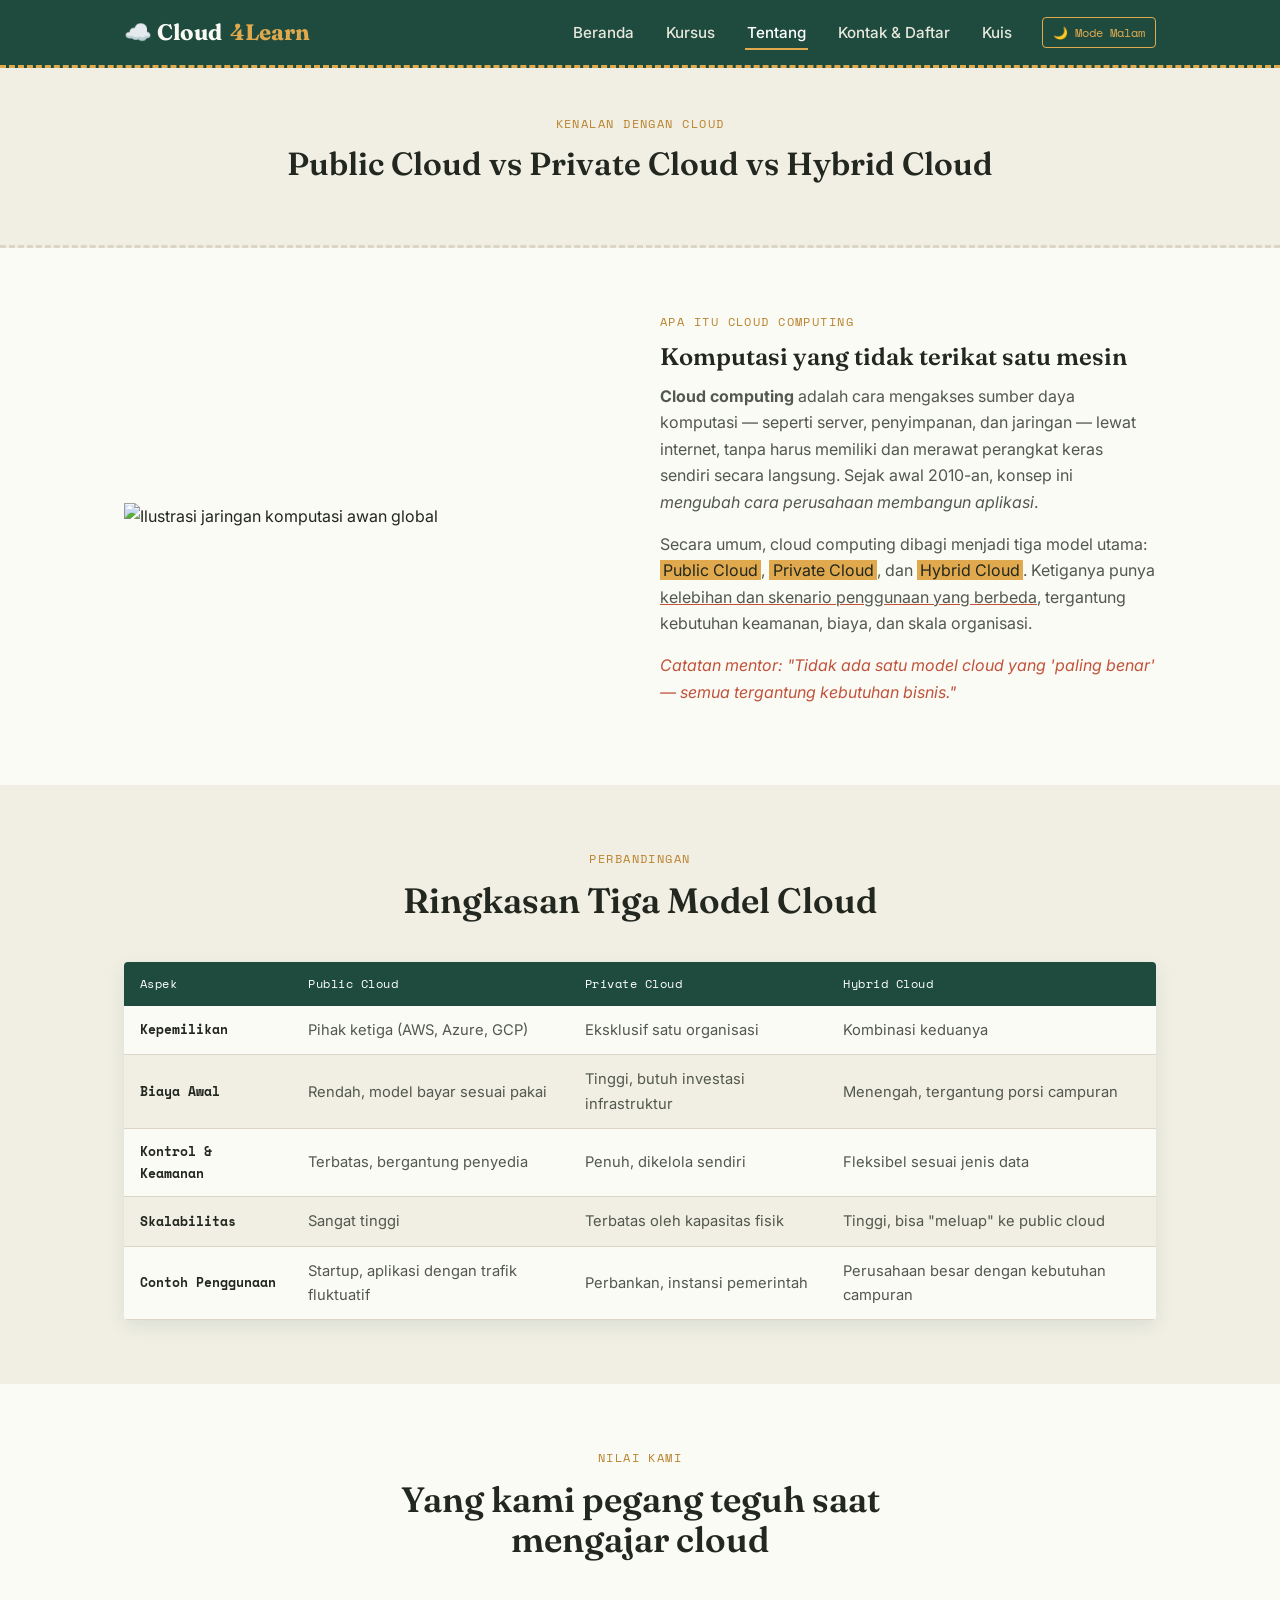
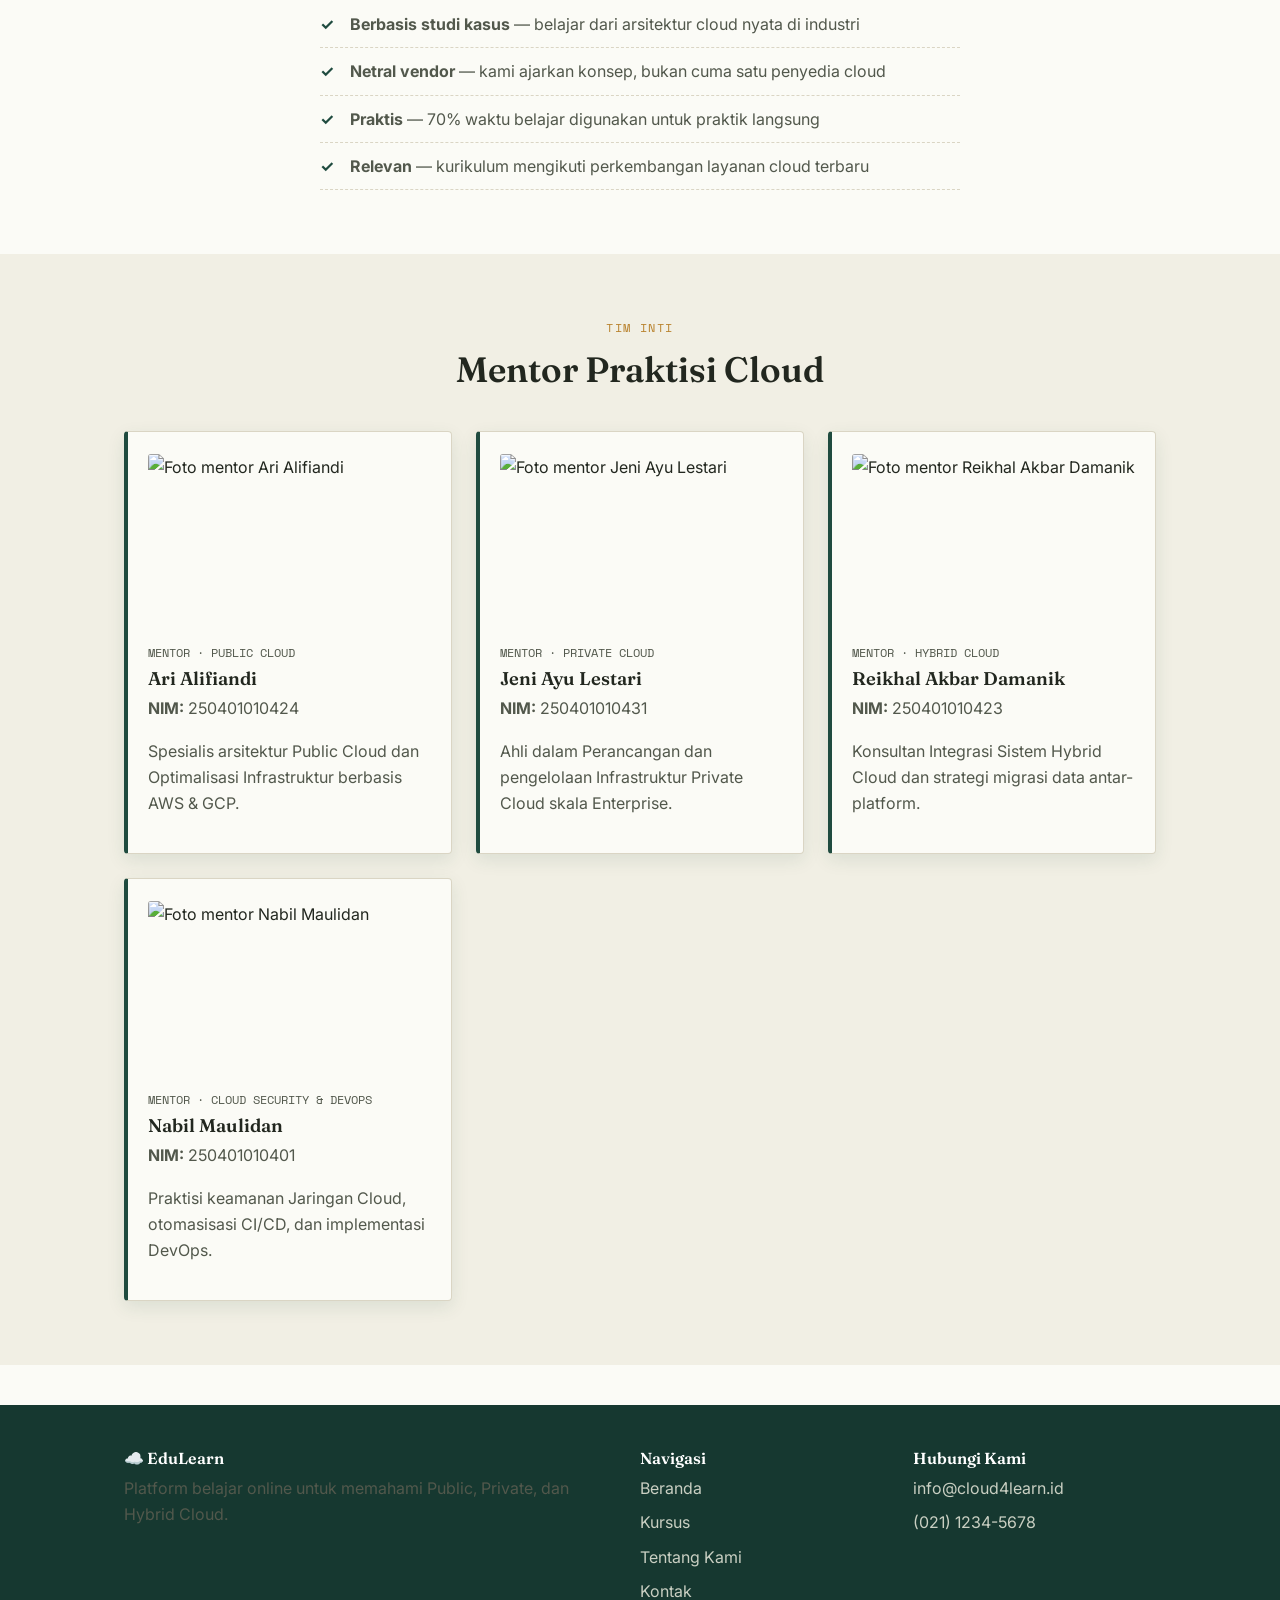
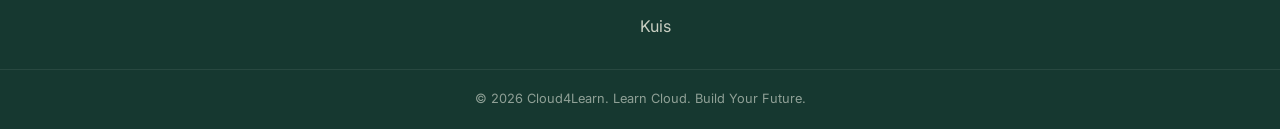
==== about.html @ 18c81720 "first commit" ====
<!DOCTYPE html>
<html lang="id">
<head>
<meta charset="UTF-8">
<meta name="viewport" content="width=device-width, initial-scale=1.0">
<title>Tentang Cloud Computing — Cloud4Learn</title>
<link rel="stylesheet" href="style.css">
</head>
<body>

<header class="navbar">
  <div class="container">
    <a href="index.html" class="brand">☁️ Cloud<span>4Learn</span></a>
    <button class="nav-toggle" aria-label="Buka menu">☰</button>
    <ul class="nav-links">
      <li><a href="index.html">Beranda</a></li>
      <li><a href="courses.html">Kursus</a></li>
      <li><a href="about.html" class="active">Tentang</a></li>
      <li><a href="contact.html">Kontak & Daftar</a></li>
      <li><a href="quiz.html">Kuis</a></li>
      <li><button id="modeToggle">🌙 Mode Malam</button></li>
    </ul>
  </div>
</header>

<div class="page-head">
  <div class="container">
    <p class="eyebrow">Kenalan Dengan Cloud</p>
    <h1>Public Cloud vs Private Cloud vs Hybrid Cloud</h1>
  </div>
</div>

<section>
  <div class="container two-col">
    <div>
      <img src="https://images.unsplash.com/photo-1451187580459-43490279c0fa?w=700&q=80" alt="Ilustrasi jaringan komputasi awan global">
    </div>
    <div>
      <p class="eyebrow">Apa itu Cloud Computing</p>
      <h2>Komputasi yang tidak terikat satu mesin</h2>
      <p><b>Cloud computing</b> adalah cara mengakses sumber daya komputasi — seperti server,
        penyimpanan, dan jaringan — lewat internet, tanpa harus memiliki dan merawat
        perangkat keras sendiri secara langsung. Sejak awal 2010-an, konsep ini
        <i>mengubah cara perusahaan membangun aplikasi</i>.</p>
      <p>Secara umum, cloud computing dibagi menjadi tiga model utama: <mark>Public Cloud</mark>,
        <mark>Private Cloud</mark>, dan <mark>Hybrid Cloud</mark>. Ketiganya punya
        <u>kelebihan dan skenario penggunaan yang berbeda</u>, tergantung kebutuhan
        keamanan, biaya, dan skala organisasi.</p>
      <p class="pen-note">Catatan mentor: "Tidak ada satu model cloud yang 'paling benar' — semua tergantung kebutuhan bisnis."</p>
    </div>
  </div>
</section>

<!-- ===================== TABEL PERBANDINGAN ===================== -->
<section style="background:var(--paper-dim)">
  <div class="container">
    <div class="section-head">
      <p class="eyebrow">Perbandingan</p>
      <h2>Ringkasan Tiga Model Cloud</h2>
    </div>
    <div class="table-wrap">
      <table>
        <thead>
          <tr>
            <th>Aspek</th>
            <th>Public Cloud</th>
            <th>Private Cloud</th>
            <th>Hybrid Cloud</th>
          </tr>
        </thead>
        <tbody>
          <tr class="compare-highlight">
            <td>Kepemilikan</td>
            <td>Pihak ketiga (AWS, Azure, GCP)</td>
            <td>Eksklusif satu organisasi</td>
            <td>Kombinasi keduanya</td>
          </tr>
          <tr class="compare-highlight">
            <td>Biaya Awal</td>
            <td>Rendah, model bayar sesuai pakai</td>
            <td>Tinggi, butuh investasi infrastruktur</td>
            <td>Menengah, tergantung porsi campuran</td>
          </tr>
          <tr class="compare-highlight">
            <td>Kontrol &amp; Keamanan</td>
            <td>Terbatas, bergantung penyedia</td>
            <td>Penuh, dikelola sendiri</td>
            <td>Fleksibel sesuai jenis data</td>
          </tr>
          <tr class="compare-highlight">
            <td>Skalabilitas</td>
            <td>Sangat tinggi</td>
            <td>Terbatas oleh kapasitas fisik</td>
            <td>Tinggi, bisa "meluap" ke public cloud</td>
          </tr>
          <tr class="compare-highlight">
            <td>Contoh Penggunaan</td>
            <td>Startup, aplikasi dengan trafik fluktuatif</td>
            <td>Perbankan, instansi pemerintah</td>
            <td>Perusahaan besar dengan kebutuhan campuran</td>
          </tr>
        </tbody>
      </table>
    </div>
  </div>
</section>

<section>
  <div class="container">
    <div class="section-head">
      <p class="eyebrow">Nilai Kami</p>
      <h2>Yang kami pegang teguh saat mengajar cloud</h2>
    </div>
    <ul class="styled-list" style="max-width:640px;margin:0 auto">
      <li><strong>Berbasis studi kasus</strong> — belajar dari arsitektur cloud nyata di industri</li>
      <li><strong>Netral vendor</strong> — kami ajarkan konsep, bukan cuma satu penyedia cloud</li>
      <li><strong>Praktis</strong> — 70% waktu belajar digunakan untuk praktik langsung</li>
      <li><strong>Relevan</strong> — kurikulum mengikuti perkembangan layanan cloud terbaru</li>
    </ul>
  </div>
</section>

<!-- ===================== PROFIL MENTOR ===================== -->
<section style="background:var(--paper-dim)">
  <div class="container">
    <div class="section-head">
      <p class="eyebrow">Tim Inti</p>
      <h2>Mentor Praktisi Cloud</h2>
    </div>
    <div class="card-grid">
      <article class="index-card">
        <img src="WhatsApp Image 2026-08-16 at 17.44.42.jpeg" alt="Foto mentor Ari Alifiandi">
        <div class="meta">MENTOR · PUBLIC CLOUD</div>
        <h3>Ari Alifiandi</h3>
        <p><strong>NIM:</strong> 250401010424</p>
        <p>Spesialis arsitektur Public Cloud dan Optimalisasi Infrastruktur berbasis AWS & GCP.</p>
      </article>
      <article class="index-card">
        <img src="WhatsApp Image 2026-08-16 at 18.10.27.jpg" alt="Foto mentor Jeni Ayu Lestari">
        <div class="meta">MENTOR · PRIVATE CLOUD</div>
        <h3>Jeni Ayu Lestari</h3>
        <p><strong>NIM:</strong> 250401010431</p>
        <p>Ahli dalam Perancangan dan pengelolaan Infrastruktur Private Cloud skala Enterprise.</p>
      </article>
      <article class="index-card">
        <img src="WhatsApp Image 2026-08-16 at 18.35.25.jpeg" alt="Foto mentor Reikhal Akbar Damanik">
        <div class="meta">MENTOR · HYBRID CLOUD</div>
        <h3>Reikhal Akbar Damanik</h3>
        <p><strong>NIM:</strong> 250401010423</p>
        <p>Konsultan Integrasi Sistem Hybrid Cloud dan strategi migrasi data antar-platform.</p>
      </article>
      <article class="index-card">
        <img src="WhatsApp Image 2026-08-16 at 18.23.22.jpeg" alt="Foto mentor Nabil Maulidan">
        <div class="meta">MENTOR · CLOUD SECURITY & DEVOPS</div>
        <h3>Nabil Maulidan</h3>
        <p><strong>NIM:</strong> 250401010401</p>
        <p>Praktisi keamanan Jaringan Cloud, otomasisasi CI/CD, dan implementasi DevOps.</p>
      </article>
    </div>
  </div>
</section>

<footer>
  <div class="container">
    <div>
      <h4>☁️ EduLearn</h4>
      <p>Platform belajar online untuk memahami Public, Private, dan Hybrid Cloud.</p>
    </div>
    <div>
      <h4>Navigasi</h4>
      <ul>
        <li><a href="index.html">Beranda</a></li>
        <li><a href="courses.html">Kursus</a></li>
        <li><a href="about.html">Tentang Kami</a></li>
        <li><a href="contact.html">Kontak</a></li>
        <li><a href="quiz.html">Kuis</a></li>
      </ul>
    </div>
    <div>
      <h4>Hubungi Kami</h4>
      <ul>
        <li><a href="mailto:info@cloud4learn.id">info@cloud4learn.id</a></li>
        <li><a href="tel:+622112345678">(021) 1234-5678</a></li>
      </ul>
    </div>
  </div>
  <div class="footer-bottom">© <span class="current-year"></span> Cloud4Learn. Learn Cloud. Build Your Future.</div>
</footer>

<a href="#" class="back-to-top" id="backToTop">↑</a>
<script src="script.js"></script>
</body>
</html>
---- style.css ----
/* =========================================================
   Cloud4Learn — Custom CSS
   Konsep: "Ruang Kelas & Papan Tulis" — hijau chalkboard,
   kartu katalog ala perpustakaan, aksen pena merah guru.
   ========================================================= */

@import url('https://fonts.googleapis.com/css2?family=Fraunces:opsz,wght@9..144,500;9..144,600;9..144,700&family=Inter:wght@400;500;600;700&family=Space+Mono:wght@400;700&display=swap');

:root{
  --chalk-green: #1F4B3F;
  --chalk-green-dark: #163830;
  --paper: #FBFBF6;
  --paper-dim: #F1EFE4;
  --ink: #22271F;
  --ink-soft: #52584C;
  --gold: #E0A94D;
  --gold-dark: #B9832E;
  --red-pen: #C1533B;
  --line: #DAD5C4;
  --radius: 4px;
  --shadow: 0 6px 18px rgba(31,75,63,0.10);
  --font-display: 'Fraunces', Georgia, serif;
  --font-body: 'Inter', system-ui, sans-serif;
  --font-mono: 'Space Mono', monospace;
}

/* ---------- Dark mode (mode "kelas malam") ---------- */
body.dark{
  --paper: #14201B;
  --paper-dim: #182922;
  --ink: #EDEAE0;
  --ink-soft: #B9C2BA;
  --line: #2C4139;
  --shadow: 0 6px 18px rgba(0,0,0,0.35);
}

*{ box-sizing: border-box; }
html{ scroll-behavior: smooth; }
body{
  margin:0;
  font-family: var(--font-body);
  background: var(--paper);
  color: var(--ink);
  line-height: 1.65;
  transition: background .3s ease, color .3s ease;
}
img{ max-width:100%; display:block; }
a{ color: var(--chalk-green); text-decoration: none; }
body.dark a{ color: var(--gold); }
h1,h2,h3,h4{
  font-family: var(--font-display);
  font-weight: 600;
  line-height: 1.15;
  margin: 0 0 .5em;
  color: var(--ink);
}
p{ margin: 0 0 1em; color: var(--ink-soft); }
.container{ max-width: 1080px; margin: 0 auto; padding: 0 24px; }
.eyebrow{
  font-family: var(--font-mono);
  font-size: .75rem;
  letter-spacing: .12em;
  text-transform: uppercase;
  color: var(--gold-dark);
}
body.dark .eyebrow{ color: var(--gold); }

/* ---------- Text formatting demo ---------- */
mark{ background: var(--gold); color:#22271F; padding: 0 .2em; }
.pen-note{ color: var(--red-pen); font-style: italic; }
u{ text-decoration-color: var(--red-pen); }

/* ---------- Navbar (label kartu jadwal) ---------- */
.navbar{
  position: sticky; top:0; z-index: 50;
  background: var(--chalk-green);
  border-bottom: 3px dashed var(--gold);
}
.navbar .container{
  display:flex; align-items:center; justify-content:space-between;
  padding-top: 14px; padding-bottom: 14px;
}
.brand{
  font-family: var(--font-display);
  font-size: 1.4rem; font-weight: 700; color: #FBFBF6;
  display:flex; align-items:center; gap:8px;
}
.brand span{ color: var(--gold); }
.nav-links{ display:flex; align-items:center; gap: 28px; list-style:none; margin:0; padding:0; }
.nav-links a{
  color: #E7E7DC; font-weight:500; font-size:.95rem;
  padding: 6px 2px; border-bottom: 2px solid transparent;
}
.nav-links a:hover, .nav-links a.active{ border-bottom-color: var(--gold); color:#fff; }
.nav-toggle{ display:none; background:none; border:none; font-size:1.6rem; color:#fff; cursor:pointer; }
#modeToggle{
  font-family: var(--font-mono); font-size:.75rem;
  background: transparent; border:1px solid var(--gold); color:var(--gold);
  border-radius: var(--radius); padding:6px 10px; cursor:pointer;
}
#modeToggle:hover{ background: var(--gold); color: var(--chalk-green-dark); }

/* ---------- Hero (papan tulis) ---------- */
.hero{
  background:
    radial-gradient(circle at 85% 20%, rgba(224,169,77,.15), transparent 45%),
    var(--chalk-green);
  color: #F3F1E6;
  padding: 90px 0 70px;
  position: relative;
  border-bottom: 6px solid var(--gold);
}
.hero .container{ display:grid; grid-template-columns: 1.1fr .9fr; gap: 48px; align-items:center; }
.hero h1{ color:#fff; font-size: clamp(2.1rem, 4vw, 3.2rem); }
.hero h1 em{ font-style: normal; color: var(--gold); }
.hero p{ color:#D9DCCF; max-width: 46ch; }
.chalk-underline{
  display:inline-block; position:relative;
}
.chalk-underline svg{ position:absolute; left:0; bottom:-10px; width:100%; height:12px; }
.btn{
  display:inline-block; font-weight:600; font-family: var(--font-body);
  padding: 12px 22px; border-radius: var(--radius); border: 2px solid transparent;
  cursor:pointer; font-size: .95rem;
}
.btn-primary{ background: var(--gold); color:#22271F; }
.btn-primary:hover{ background: var(--gold-dark); }
.btn-outline{ background: transparent; border-color: #D9DCCF; color:#F3F1E6; margin-left:10px; }
.btn-outline:hover{ border-color:#fff; }
body.dark .btn-primary{ color:#22271F; }
body.dark .btn-outline{ color:#F3F1E6; }
.btn-outline-accent{ color: var(--chalk-green); border-color: var(--chalk-green); }
body.dark .btn-outline-accent{ color: var(--gold); border-color: var(--gold); }
.hero-card {
  background: var(--chalk-green-dark);
  border-radius: var(--radius);
  padding: 15px;
  box-shadow: var(--shadow);
  border: 1px solid var(--gold);
}

.hero-card video { 
  width:100%; 
  border-radius: 3px; 
  margin-bottom:10px; 
  background:#000; 
}

.hero-card .cap {
  font-family: var(--font-mono); 
  font-size: .75rem; 
  color: #F3F1E6; /* Teks diubah menjadi putih gading agar kontras */
  margin-top: 5px;
}
/* ---------- Sections ---------- */
section{ padding: 64px 0; }
.section-head{ max-width: 640px; margin: 0 auto 40px; text-align:center; }
.section-head h2{ font-size: clamp(1.6rem, 3vw, 2.2rem); margin-top:.3em; }

/* ---------- Kartu katalog (signature element) ---------- */
.card-grid{ display:grid; grid-template-columns: repeat(3, 1fr); gap: 24px; }
.index-card{
  background: var(--paper);
  border: 1px solid var(--line);
  border-left: 4px solid var(--chalk-green);
  border-radius: var(--radius);
  padding: 22px 20px 20px;
  box-shadow: var(--shadow);
  position: relative;
  transition: transform .2s ease;
}
body.dark .index-card{ border-left-color: var(--gold); }
.index-card:hover{ transform: translateY(-4px); }
.index-card .stamp{
  position:absolute; top:14px; right:14px;
  font-family: var(--font-mono); font-size:.65rem;
  border: 1.5px solid var(--red-pen); color: var(--red-pen);
  padding: 2px 6px; border-radius: 20px; transform: rotate(6deg);
}
.index-card h3{ font-size:1.15rem; margin-bottom:.3em; }
.index-card .meta{ font-family: var(--font-mono); font-size:.72rem; color: var(--ink-soft); margin-bottom:.6em; }
.index-card img{ border-radius: 3px; margin-bottom: 12px; aspect-ratio: 16/10; object-fit: cover; }

/* ---------- List styling ---------- */
.styled-list{ margin:0; padding-left: 0; list-style:none; }
.styled-list li{
  padding: 10px 0 10px 30px; position:relative; border-bottom:1px dashed var(--line);
  color: var(--ink-soft);
}
.styled-list li::before{
  content:'✓'; position:absolute; left:0; color: var(--chalk-green); font-weight:700;
}
body.dark .styled-list li::before{ color: var(--gold); }
.ordered-list{ padding-left: 22px; }
.ordered-list li{ margin-bottom: 10px; color: var(--ink-soft); }
.ordered-list li::marker{ font-family: var(--font-mono); color: var(--gold-dark); font-weight:700; }

/* ---------- Table (jadwal) ---------- */
.table-wrap{ overflow-x:auto; border-radius: var(--radius); box-shadow: var(--shadow); }
table{ width:100%; border-collapse: collapse; background: var(--paper); font-size:.92rem; }
thead th{
  background: var(--chalk-green); color:#fff; text-align:left;
  font-family: var(--font-mono); font-weight:400; font-size:.78rem;
  letter-spacing:.04em; padding: 12px 16px;
}
tbody td{ padding: 12px 16px; border-bottom: 1px solid var(--line); color: var(--ink-soft); }
tbody tr:nth-child(even){ background: var(--paper-dim); }
tbody tr:hover{ background: rgba(224,169,77,.12); }
.badge{
  font-family: var(--font-mono); font-size:.7rem; padding:2px 8px; border-radius: 20px;
  background: var(--gold); color:#22271F;
}
.badge.full{ background: var(--red-pen); color:#fff; }

/* ---------- FAQ Accordion ---------- */
.accordion-item{ border-bottom: 1px solid var(--line); }
.accordion-trigger{
  width:100%; text-align:left; background:none; border:none; cursor:pointer;
  padding: 18px 4px; font-family: var(--font-body); font-weight:600; font-size:1rem;
  color: var(--ink); display:flex; justify-content:space-between; align-items:center;
}
.accordion-trigger .icon{ font-family: var(--font-mono); color: var(--gold-dark); transition: transform .25s ease; }
.accordion-trigger[aria-expanded="true"] .icon{ transform: rotate(45deg); }
.accordion-panel{
  max-height:0; overflow:hidden; transition: max-height .3s ease;
  color: var(--ink-soft); font-size:.95rem;
}
.accordion-panel p{ padding: 0 4px 16px; }

/* ---------- Form ---------- */
.form-wrap{
  background: var(--paper); border:1px solid var(--line); border-radius: var(--radius);
  padding: 34px; box-shadow: var(--shadow); max-width: 640px; margin: 0 auto;
}
.form-row{ margin-bottom: 18px; }
.form-row label{
  display:block; font-family: var(--font-mono); font-size:.78rem;
  margin-bottom:6px; color: var(--ink-soft); text-transform: uppercase; letter-spacing:.04em;
}
.form-row input, .form-row select, .form-row textarea{
  width:100%; padding: 11px 12px; border:1px solid var(--line); border-radius: var(--radius);
  font-family: var(--font-body); font-size: .95rem; background: var(--paper-dim); color: var(--ink);
}
.form-row input:focus, .form-row select:focus, .form-row textarea:focus{
  outline: none; border-color: var(--chalk-green);
}
.form-row.error input, .form-row.error select, .form-row.error textarea{ border-color: var(--red-pen); }
.error-msg{ color: var(--red-pen); font-size:.78rem; margin-top:5px; min-height: 1em; }
.checks{ display:flex; gap:18px; flex-wrap:wrap; }
.checks label{ font-family: var(--font-body); text-transform:none; font-size:.9rem; display:flex; align-items:center; gap:6px; color: var(--ink-soft); }
#formSuccess{
  display:none; background: rgba(31,75,63,.12); border:1px solid var(--chalk-green);
  padding: 14px 16px; border-radius: var(--radius); margin-bottom: 18px; font-size:.92rem;
}
body.dark #formSuccess{ background: rgba(224,169,77,.12); border-color: var(--gold); }

/* ---------- Audio player block ---------- */
.audio-block{
  display:flex; gap:16px; align-items:center; background: var(--paper-dim);
  border: 1px dashed var(--line); border-radius: var(--radius); padding: 16px 18px;
}
.audio-block audio{ flex:1; }

/* ---------- Stats strip ---------- */
.stats{ display:grid; grid-template-columns: repeat(4,1fr); gap:20px; text-align:center; background: var(--chalk-green); border-radius: var(--radius); padding: 34px 20px; }
.stats .num{ font-family: var(--font-display); font-size: 2.1rem; color: var(--gold); font-weight:700; }
.stats .lbl{ font-family: var(--font-mono); font-size:.72rem; color:#E7E7DC; letter-spacing:.05em; }

/* ---------- Testimonial ---------- */
.testi-wrap{ position:relative; max-width: 680px; margin: 0 auto; text-align:center; }
.testi-slide{ display:none; }
.testi-slide.active{ display:block; }
.testi-slide p{ font-family: var(--font-display); font-size:1.3rem; color: var(--ink); }
.testi-dots{ display:flex; justify-content:center; gap:8px; margin-top:18px; }
.testi-dots button{ width:10px; height:10px; border-radius:50%; border:none; background: var(--line); cursor:pointer; }
.testi-dots button.active{ background: var(--gold-dark); }

/* ---------- Footer ---------- */
footer{ background: var(--chalk-green-dark); color:#C9CFC2; padding: 44px 0 20px; margin-top: 40px; }
footer .container{ display:grid; grid-template-columns: 2fr 1fr 1fr; gap: 30px; }
footer h4{ color:#fff; font-size:1rem; }
footer a{ color:#C9CFC2; }
footer a:hover{ color: var(--gold); }
footer ul{ list-style:none; padding:0; margin:0; display:flex; flex-direction:column; gap:8px; }
.footer-bottom{ text-align:center; font-size:.8rem; color:#8FA096; margin-top: 30px; border-top:1px solid rgba(255,255,255,.08); padding-top: 18px; }

/* ---------- Page header (halaman non-hero) ---------- */
.page-head{ background: var(--paper-dim); border-bottom: 3px dashed var(--line); padding: 46px 0; text-align:center; }

/* ---------- Utility ---------- */
.two-col{ display:grid; grid-template-columns: 1fr 1fr; gap: 40px; align-items:center; }
.back-to-top{
  position:fixed; bottom:22px; right:22px; background: var(--gold); color:#22271F;
  width:42px; height:42px; border-radius:50%; display:flex; align-items:center; justify-content:center;
  box-shadow: var(--shadow); opacity:0; pointer-events:none; transition: opacity .2s ease; text-decoration:none; font-weight:700;
}
.back-to-top.show{ opacity:1; pointer-events:auto; }

/* ---------- Panel Kuis ---------- */
.quiz-wrap{
  max-width: 640px; margin: 0 auto; background: var(--paper);
  border: 1px solid var(--line); border-radius: var(--radius);
  box-shadow: var(--shadow); overflow: hidden;
}
.quiz-progress-track{ height: 8px; background: var(--paper-dim); }
.quiz-progress-bar{ height: 100%; background: var(--gold); width: 20%; transition: width .35s ease; }
.quiz-body{ padding: 32px 30px; }
.quiz-meta{
  display:flex; justify-content:space-between; align-items:center;
  font-family: var(--font-mono); font-size:.75rem; color: var(--ink-soft);
  margin-bottom: 18px; text-transform: uppercase; letter-spacing:.05em;
}
.quiz-meta .score-live{ color: var(--gold-dark); font-weight:700; }
.quiz-question{ font-family: var(--font-display); font-size: 1.35rem; margin-bottom: 22px; color: var(--ink); }
.quiz-options{ display:flex; flex-direction:column; gap: 12px; margin-bottom: 24px; }
.quiz-option{
  text-align:left; padding: 13px 16px; border: 1.5px solid var(--line); border-radius: var(--radius);
  background: var(--paper-dim); font-family: var(--font-body); font-size:.95rem; color: var(--ink);
  cursor:pointer; transition: all .15s ease; display:flex; align-items:center; gap:10px;
}
.quiz-option .opt-letter{
  font-family: var(--font-mono); font-weight:700; font-size:.78rem; color: var(--ink-soft);
  border: 1.5px solid var(--line); width:24px; height:24px; border-radius:50%;
  display:flex; align-items:center; justify-content:center; flex-shrink:0;
}
.quiz-option:hover:not(:disabled){ border-color: var(--chalk-green); }
.quiz-option:disabled{ cursor: default; }
.quiz-option.selected{ border-color: var(--chalk-green); background: rgba(31,75,63,.08); }
.quiz-option.correct{ border-color: #2E7D32; background: rgba(46,125,50,.14); }
.quiz-option.correct .opt-letter{ background:#2E7D32; color:#fff; border-color:#2E7D32; }
.quiz-option.wrong{ border-color: var(--red-pen); background: rgba(193,83,59,.12); }
.quiz-option.wrong .opt-letter{ background: var(--red-pen); color:#fff; border-color: var(--red-pen); }
.quiz-feedback{
  font-size:.85rem; padding: 10px 12px; border-radius: var(--radius); margin-bottom: 20px;
  display:none; font-family: var(--font-body);
}
.quiz-feedback.show{ display:block; }
.quiz-feedback.ok{ background: rgba(46,125,50,.12); color:#2E7D32; }
.quiz-feedback.bad{ background: rgba(193,83,59,.12); color: var(--red-pen); }
.quiz-nav{ display:flex; justify-content:flex-end; }
.quiz-nav .btn:disabled{ opacity:.4; cursor:not-allowed; }

.quiz-result{ text-align:center; padding: 20px 10px; }
.score-circle{
  width: 130px; height:130px; border-radius:50%; border: 8px solid var(--gold);
  display:flex; flex-direction:column; align-items:center; justify-content:center;
  margin: 0 auto 20px; background: var(--paper-dim);
}
.score-circle .val{ font-family: var(--font-display); font-size:2rem; font-weight:700; color: var(--ink); }
.score-circle .of{ font-family: var(--font-mono); font-size:.7rem; color: var(--ink-soft); }
.quiz-result h3{ margin-bottom:8px; }
.quiz-result p{ max-width: 46ch; margin: 0 auto 24px; }
.quiz-review{ text-align:left; margin-top: 26px; border-top:1px dashed var(--line); padding-top: 20px; }
.quiz-review-item{ padding: 12px 0; border-bottom:1px dashed var(--line); font-size:.9rem; }
.quiz-review-item .q{ font-weight:600; color: var(--ink); margin-bottom:4px; }
.quiz-review-item .a{ font-family: var(--font-mono); font-size:.78rem; }
.quiz-review-item .a.ok{ color:#2E7D32; }
.quiz-review-item .a.bad{ color: var(--red-pen); }

/* ---------- Tabel perbandingan (about.html) ---------- */
.compare-highlight td:first-child{ font-weight:600; color: var(--ink); font-family: var(--font-mono); font-size:.82rem; }

/* ---------- Responsive ---------- */
@media (max-width: 860px){
  .hero .container{ grid-template-columns: 1fr; }
  .card-grid{ grid-template-columns: 1fr 1fr; }
  .two-col{ grid-template-columns: 1fr; }
  footer .container{ grid-template-columns: 1fr; }
  .stats{ grid-template-columns: 1fr 1fr; }
}
@media (max-width: 640px){
  .card-grid{ grid-template-columns: 1fr; }
  .nav-links{
    position:absolute; top:100%; left:0; right:0; background: var(--chalk-green);
    flex-direction:column; padding: 14px 24px; display:none; gap:14px;
    border-bottom: 3px dashed var(--gold);
  }
  .nav-links.open{ display:flex; }
  .nav-toggle{ display:block; }
}
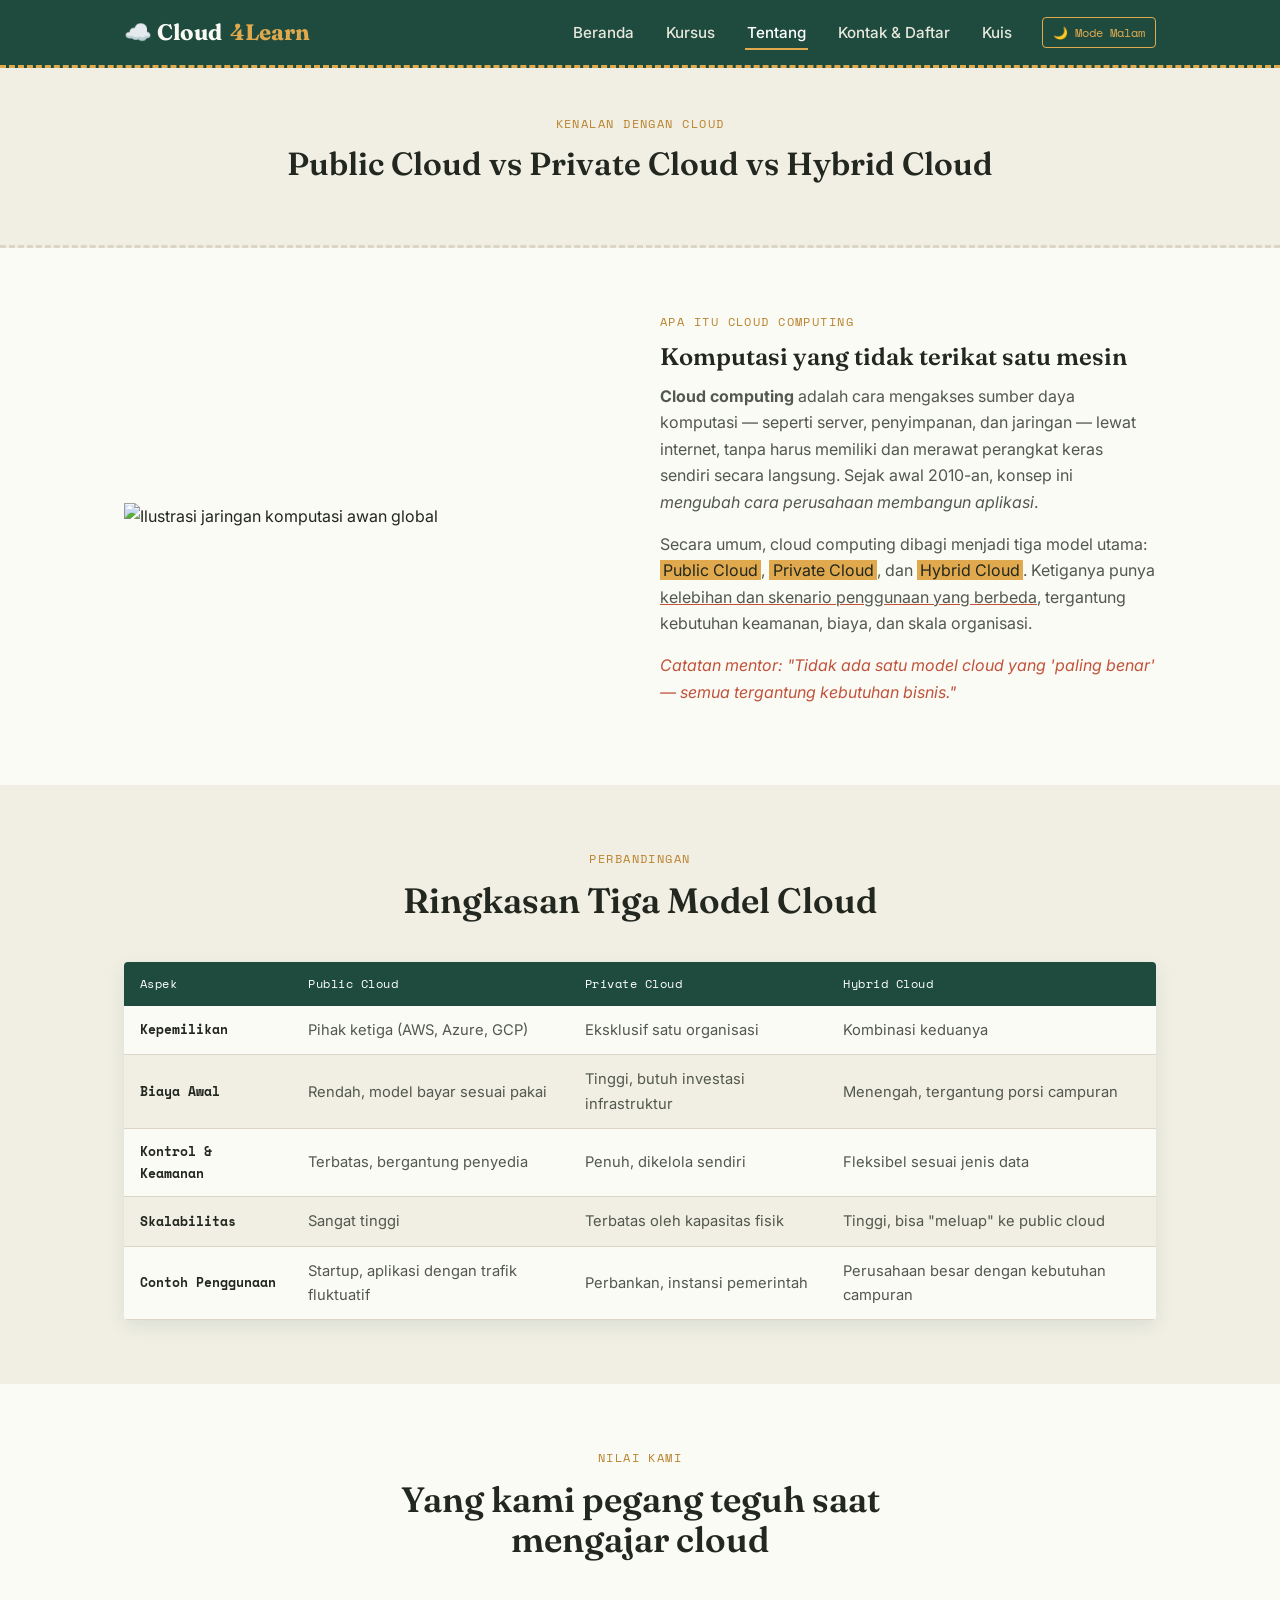
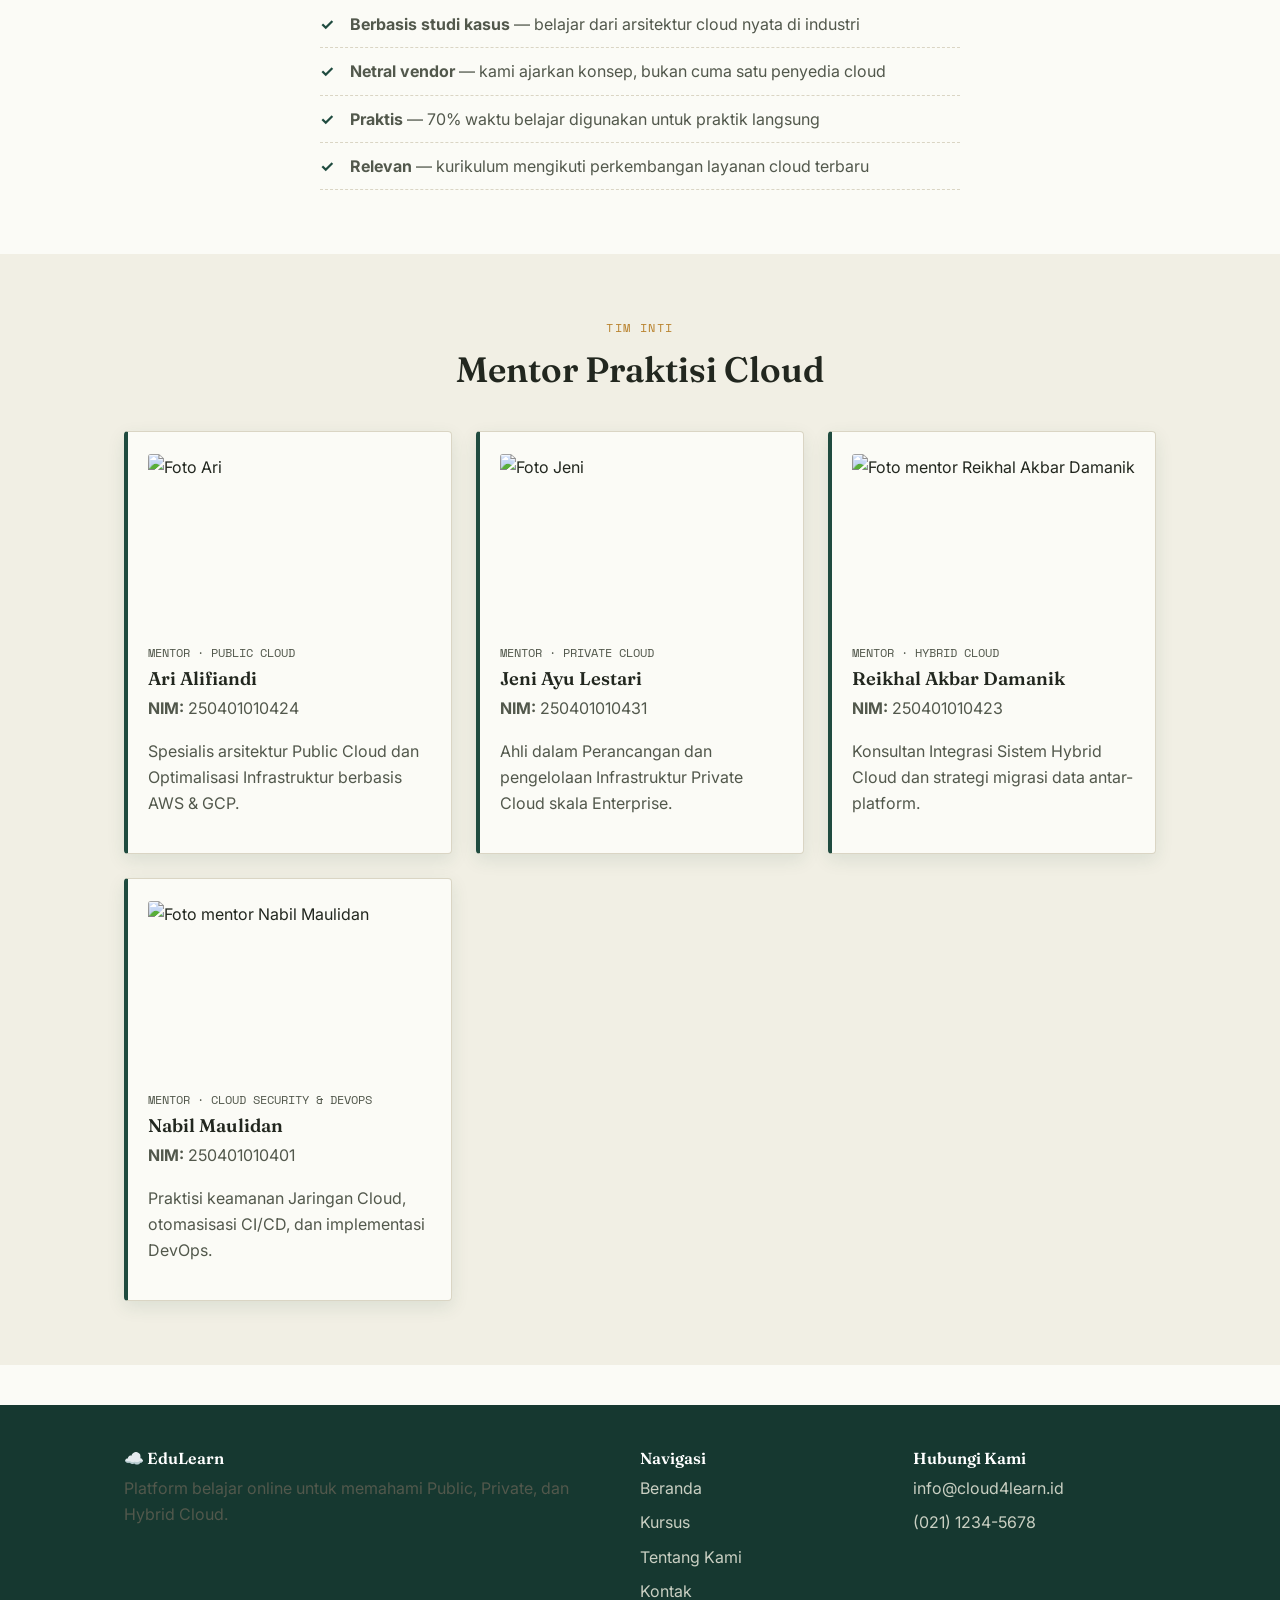
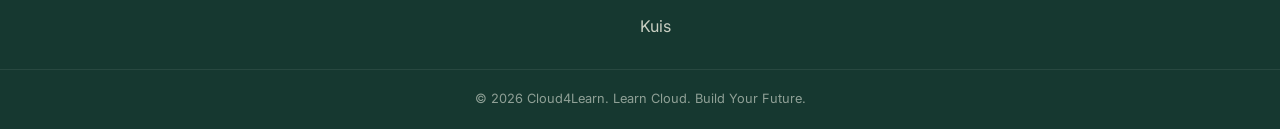
==== commit 96b90bfe: "update file terbaru" ====
--- a/about.html
+++ b/about.html
@@ -129,28 +129,28 @@
     </div>
     <div class="card-grid">
       <article class="index-card">
-        <img src="WhatsApp Image 2026-08-16 at 17.44.42.jpeg" alt="Foto mentor Ari Alifiandi">
+        <img src="https://github.com/arialifiandi/uas/blob/main/Foto%20Ari.jpg?raw=true" alt="Foto Ari">
         <div class="meta">MENTOR · PUBLIC CLOUD</div>
         <h3>Ari Alifiandi</h3>
         <p><strong>NIM:</strong> 250401010424</p>
         <p>Spesialis arsitektur Public Cloud dan Optimalisasi Infrastruktur berbasis AWS & GCP.</p>
       </article>
       <article class="index-card">
-        <img src="WhatsApp Image 2026-08-16 at 18.10.27.jpg" alt="Foto mentor Jeni Ayu Lestari">
+        <img src="https://github.com/arialifiandi/uas/blob/main/Foto%20Jeni.jpg?raw=true" alt="Foto Jeni">
         <div class="meta">MENTOR · PRIVATE CLOUD</div>
         <h3>Jeni Ayu Lestari</h3>
         <p><strong>NIM:</strong> 250401010431</p>
         <p>Ahli dalam Perancangan dan pengelolaan Infrastruktur Private Cloud skala Enterprise.</p>
       </article>
       <article class="index-card">
-        <img src="WhatsApp Image 2026-08-16 at 18.35.25.jpeg" alt="Foto mentor Reikhal Akbar Damanik">
+        <img src="https://github.com/arialifiandi/uas/blob/main/Foto%20Reikhal.jpg?raw=true" alt="Foto mentor Reikhal Akbar Damanik">
         <div class="meta">MENTOR · HYBRID CLOUD</div>
         <h3>Reikhal Akbar Damanik</h3>
         <p><strong>NIM:</strong> 250401010423</p>
         <p>Konsultan Integrasi Sistem Hybrid Cloud dan strategi migrasi data antar-platform.</p>
       </article>
       <article class="index-card">
-        <img src="WhatsApp Image 2026-08-16 at 18.23.22.jpeg" alt="Foto mentor Nabil Maulidan">
+        <img src="https://github.com/arialifiandi/uas/blob/main/Foto%20Nabil.jpg?raw=true" alt="Foto mentor Nabil Maulidan">
         <div class="meta">MENTOR · CLOUD SECURITY & DEVOPS</div>
         <h3>Nabil Maulidan</h3>
         <p><strong>NIM:</strong> 250401010401</p>
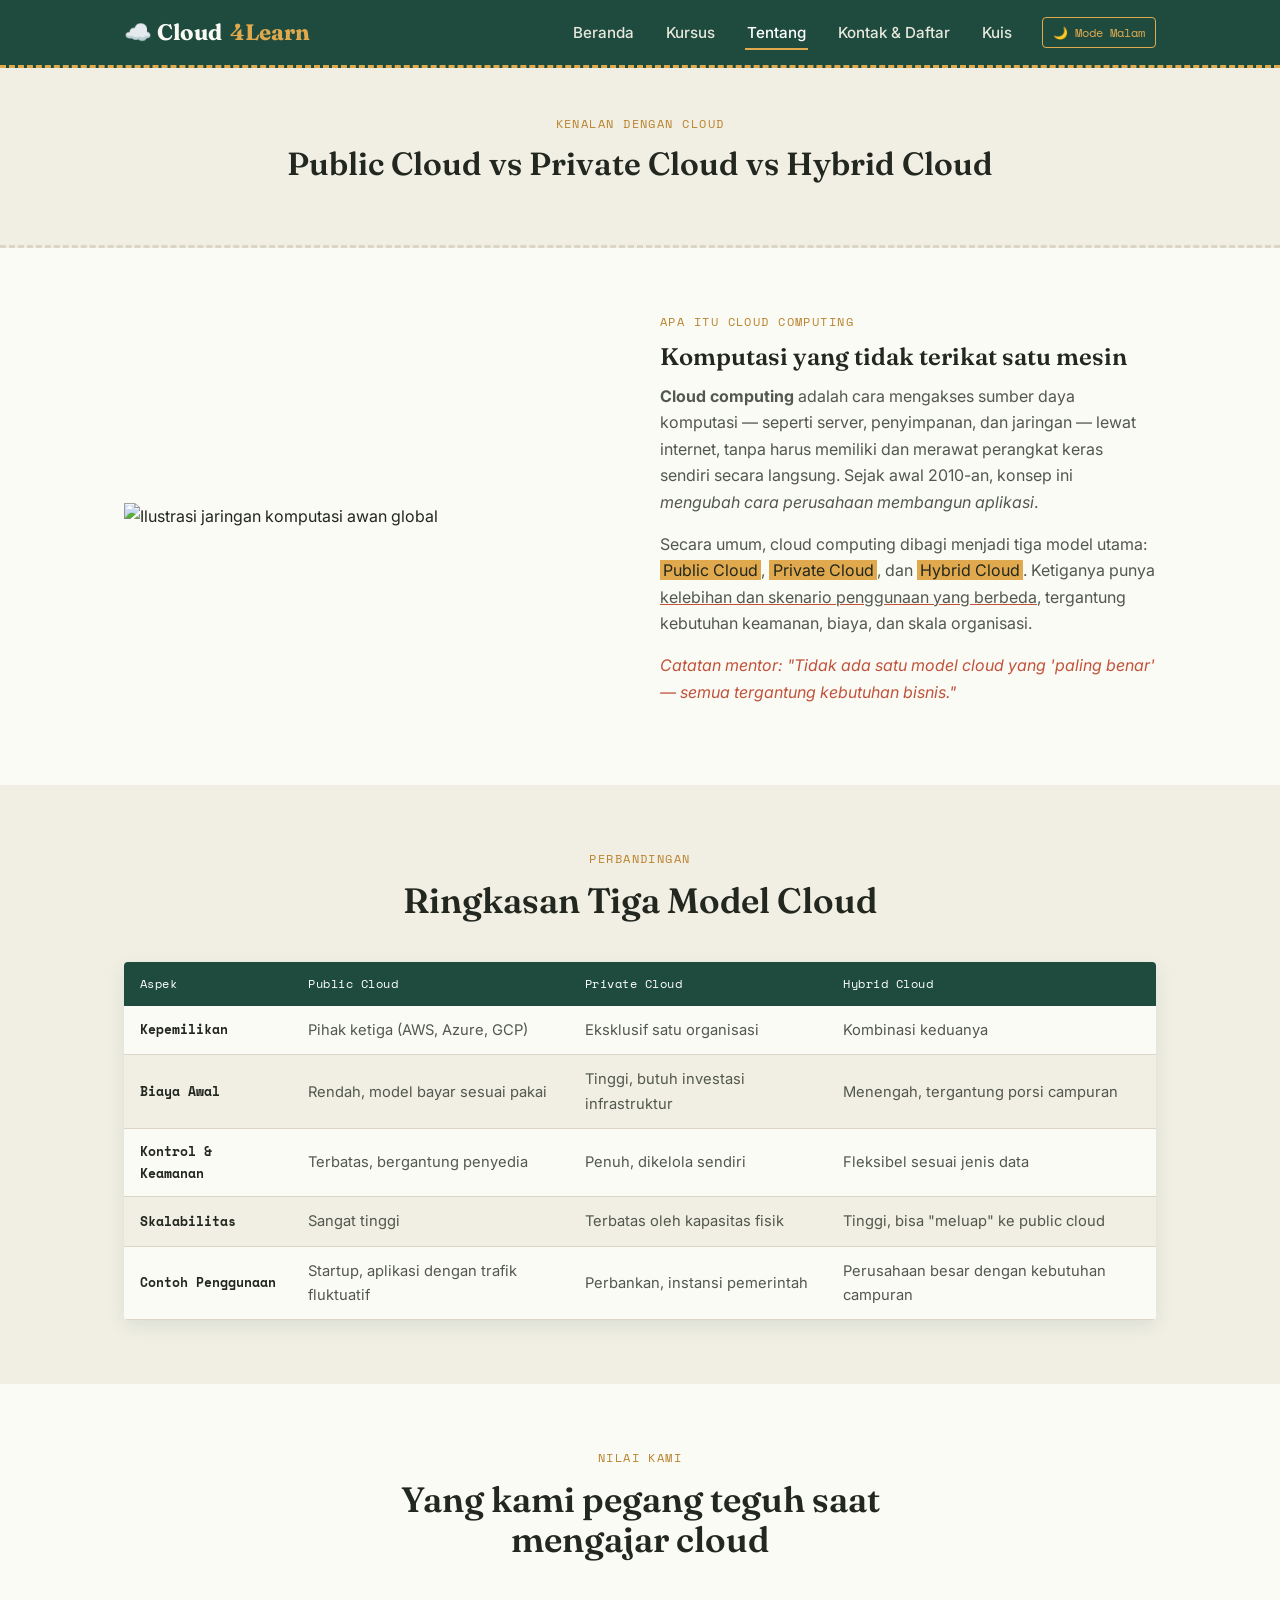
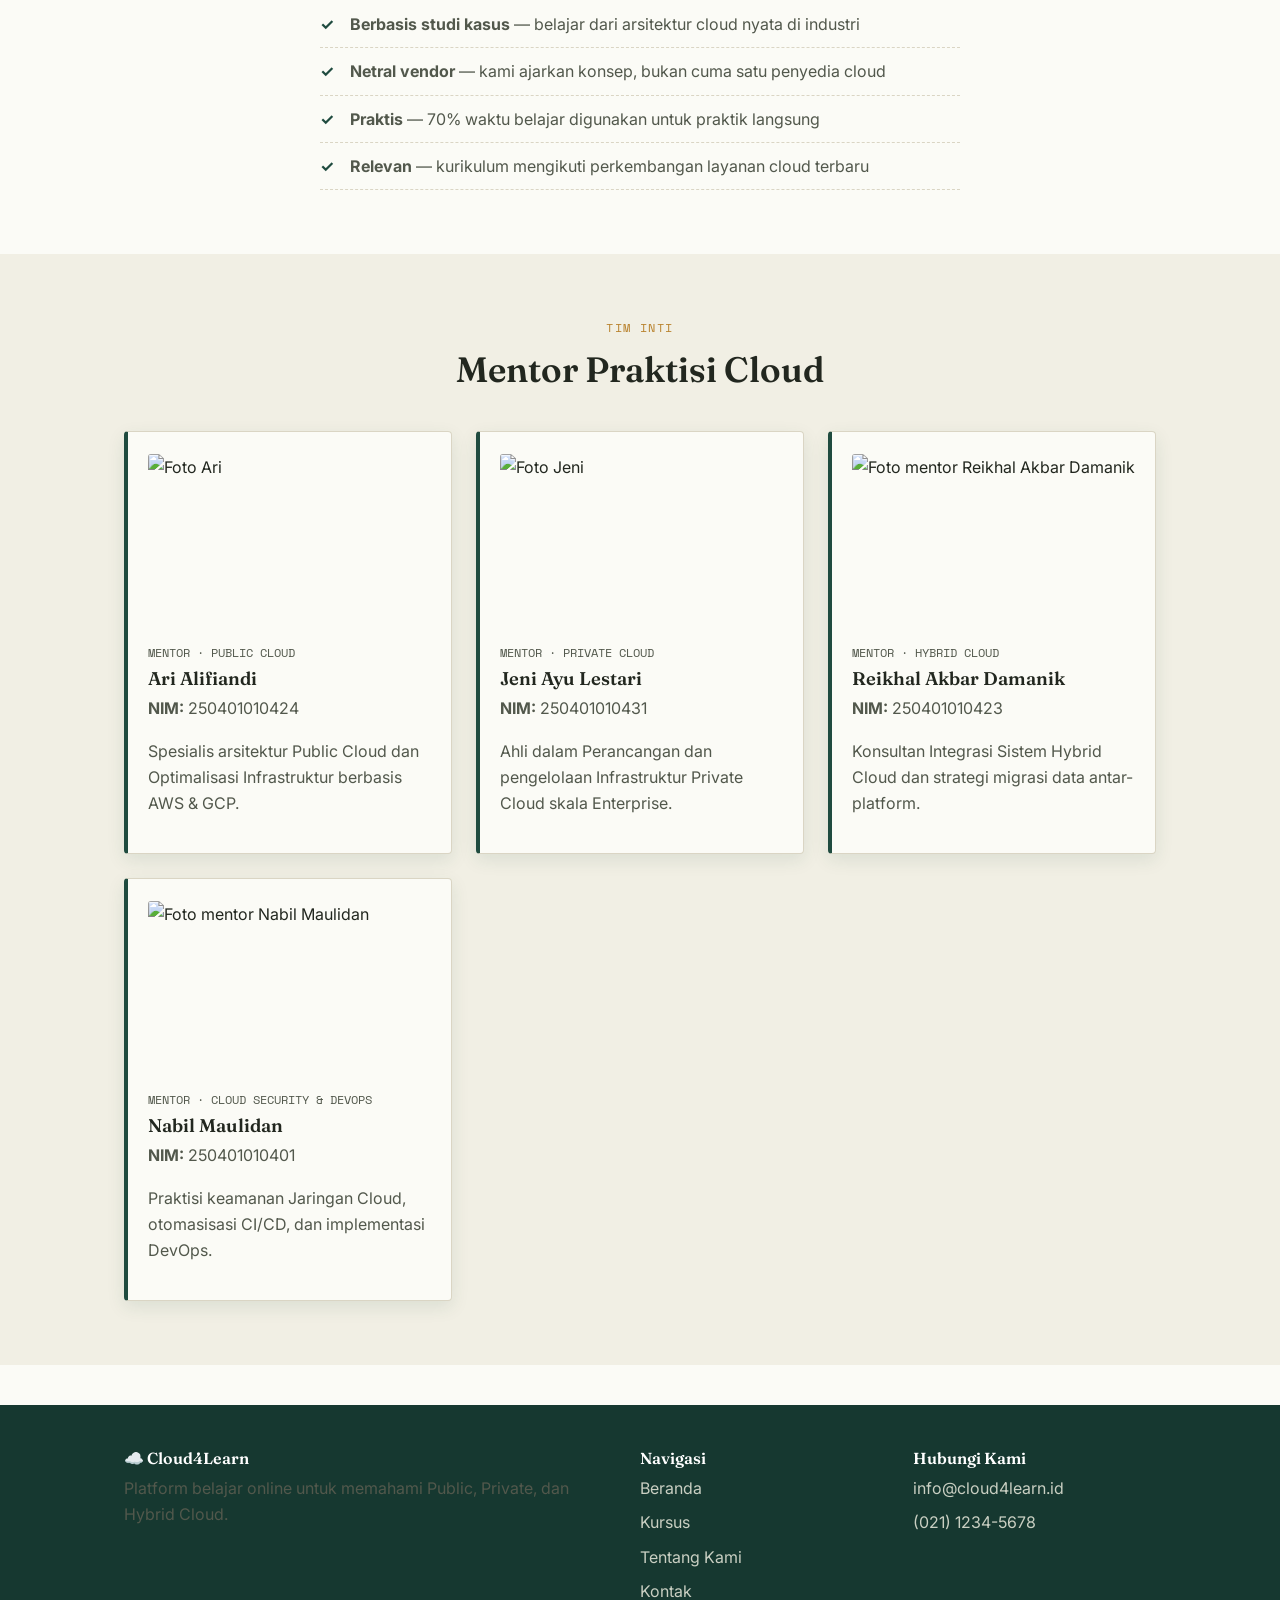
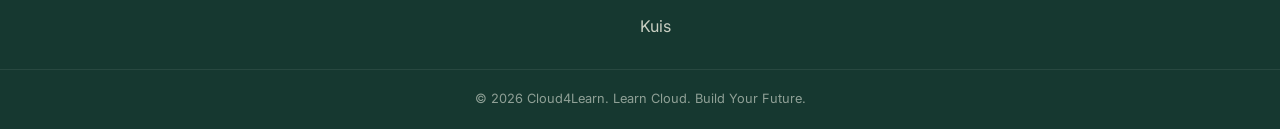
==== commit b0a23cc5: "menambahkan file audio mp3 materi cloud" ====
--- a/about.html
+++ b/about.html
@@ -163,7 +163,7 @@
 <footer>
   <div class="container">
     <div>
-      <h4>☁️ EduLearn</h4>
+      <h4>☁️ Cloud4Learn</h4>
       <p>Platform belajar online untuk memahami Public, Private, dan Hybrid Cloud.</p>
     </div>
     <div>
